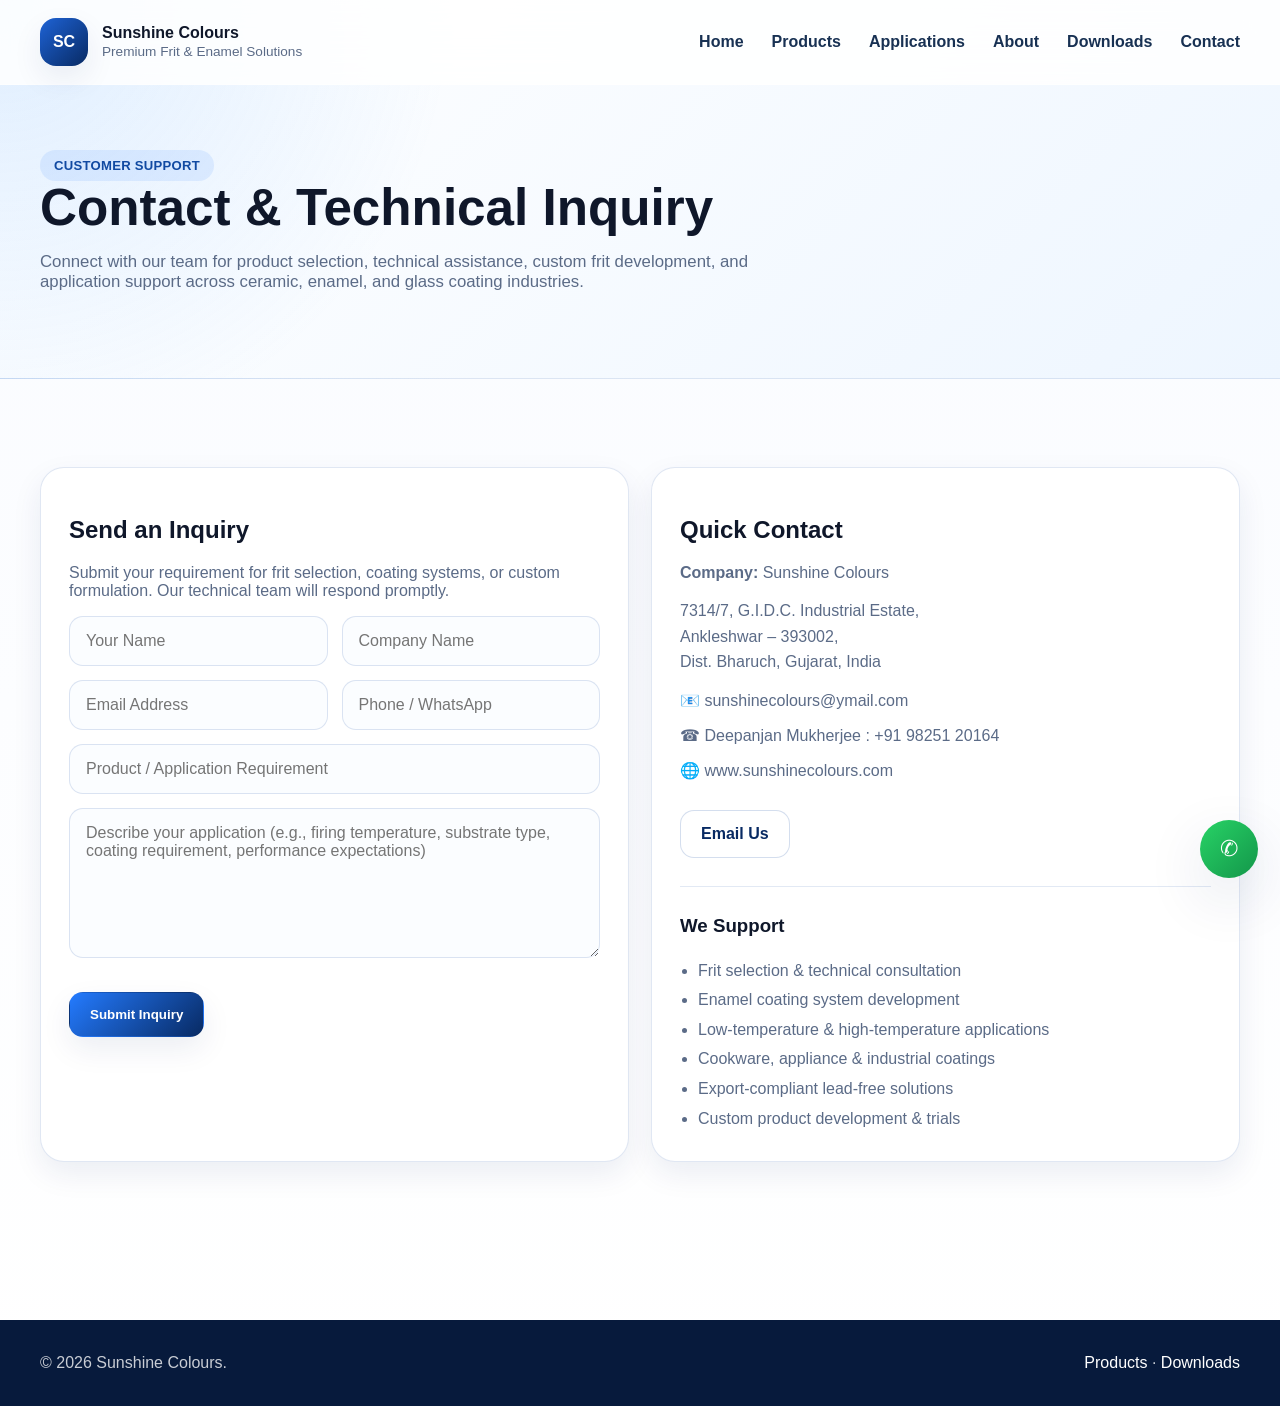
==== contact.html @ 82674e24 "Add files via upload" ====
<!doctype html>
<html lang="en">
<head>
  <meta charset="UTF-8" />
  <meta name="viewport" content="width=device-width, initial-scale=1.0" />
  <title>Contact | Sunshine Colours</title>
  <link rel="stylesheet" href="assets/css/styles.css" />
</head>
<body>

  <!-- HEADER -->
  <header class="topbar">
    <div class="container nav">
      <a class="brand" href="index.html">
        <div class="brand-mark">SC</div>
        <div class="brand-copy">
          <strong>Sunshine Colours</strong>
          <span>Premium Frit & Enamel Solutions</span>
        </div>
      </a>

      <button class="nav-toggle">☰</button>

      <ul class="nav-links">
        <li><a href="index.html">Home</a></li>
        <li><a href="products.html">Products</a></li>
        <li><a href="applications.html">Applications</a></li>
        <li><a href="about.html">About</a></li>
        <li><a href="downloads.html">Downloads</a></li>
        <li><a href="contact.html">Contact</a></li>
      </ul>
    </div>
  </header>

  <!-- HERO -->
  <section class="page-hero">
    <div class="container">
      <span class="eyebrow">Customer Support</span>
      <h1>Contact & Technical Inquiry</h1>
      <p>
        Connect with our team for product selection, technical assistance, 
        custom frit development, and application support across ceramic, enamel, 
        and glass coating industries.
      </p>
    </div>
  </section>

  <!-- MAIN SECTION -->
  <section class="section">
    <div class="container contact-grid">

      <!-- Inquiry Form -->
      <div class="contact-card reveal">
        <h2>Send an Inquiry</h2>
        <p>
          Submit your requirement for frit selection, coating systems, or custom 
          formulation. Our technical team will respond promptly.
        </p>

        <form>
          <div class="form-grid">
            <div class="field"><input type="text" placeholder="Your Name" /></div>
            <div class="field"><input type="text" placeholder="Company Name" /></div>
            <div class="field"><input type="email" placeholder="Email Address" /></div>
            <div class="field"><input type="text" placeholder="Phone / WhatsApp" /></div>
          </div>

          <div class="field" style="margin-top:14px;">
            <input type="text" placeholder="Product / Application Requirement" />
          </div>

          <div class="field" style="margin-top:14px;">
            <textarea placeholder="Describe your application (e.g., firing temperature, substrate type, coating requirement, performance expectations)"></textarea>
          </div>

          <div class="hero-actions">
            <button class="btn btn-primary" type="button">Submit Inquiry</button>
          </div>
        </form>
      </div>

      <!-- Contact Info -->
      <div class="contact-card reveal">
        <h2>Quick Contact</h2>

        <p><strong>Company:</strong> Sunshine Colours</p>
        <p class="address-text">
    7314/7, G.I.D.C. Industrial Estate,<br>
    Ankleshwar – 393002,<br>
    Dist. Bharuch, Gujarat, India
  </p>

  <p>📧 
  <a href="mailto:sunshinecolours@ymail.com">
    sunshinecolours@ymail.com
  </a>
</p>

<p>☎ Deepanjan Mukherjee : 
  <a href="tel:+919825120164">+91 98251 20164</a>
</p>

<p>🌐 
  <a href="https://www.sunshinecolours.com" target="_blank">
    www.sunshinecolours.com
  </a>
</p>


        <div class="hero-actions">
          <a class="btn btn-outline" href="mailto:sunshinecolours@ymail.com">
            Email Us
          </a>
        </div>

        <hr style="border:none;border-top:1px solid rgba(17,74,162,.12);margin:28px 0;" />

        <h3>We Support</h3>
        <ul class="feature-list">
          <li>Frit selection & technical consultation</li>
          <li>Enamel coating system development</li>
          <li>Low-temperature & high-temperature applications</li>
          <li>Cookware, appliance & industrial coatings</li>
          <li>Export-compliant lead-free solutions</li>
          <li>Custom product development & trials</li>
        </ul>
      </div>

    </div>
  </section>

  <!-- FOOTER -->
  <footer class="footer">
    <div class="container footer-grid">
      <div>© <span id="year"></span> Sunshine Colours.</div>
      <div>
        <a href="products.html">Products</a> · 
        <a href="downloads.html">Downloads</a>
      </div>
    </div>
  </footer>

  <!-- WHATSAPP -->
  <a class="whatsapp-float" href="https://wa.me/919825120164" target="_blank">✆</a>

  <script src="assets/js/products.js"></script>
  <script src="assets/js/app.js"></script>

</body>
</html>
---- assets/css/styles.css ----
:root {
  --blue-950: #061a40;
  --blue-900: #082a63;
  --blue-800: #114aa2;
  --blue-700: #1e63d6;
  --blue-600: #247bff;
  --blue-500: #4da0ff;
  --blue-100: #eaf4ff;
  --blue-050: #f5faff;
  --ink: #0f172a;
  --muted: #5b6b87;
  --line: rgba(17, 74, 162, 0.13);
  --white: #ffffff;
  --shadow: 0 20px 60px rgba(8, 42, 99, 0.12);
  --shadow-soft: 0 12px 30px rgba(8, 42, 99, 0.08);
  --radius-lg: 24px;
  --radius-md: 18px;
  --radius-sm: 12px;
  --container: min(1200px, calc(100% - 32px));
}
* { box-sizing: border-box; }
html { scroll-behavior: smooth; }
body {
  margin: 0;
  font-family: Inter, Segoe UI, Arial, sans-serif;
  color: var(--ink);
  background: linear-gradient(180deg, #f9fbff 0%, #ffffff 100%);
}
a { color: inherit; text-decoration: none; }
img { max-width: 100%; display: block; }
.container { width: var(--container); margin: 0 auto; }
.section { padding: 88px 0; }
.section-sm { padding: 60px 0; }
.page-hero { padding: 150px 0 70px; background: radial-gradient(circle at top left, rgba(77,160,255,.18), transparent 34%), linear-gradient(135deg, #ffffff, #eef6ff); border-bottom: 1px solid var(--line); }
.page-hero h1 { font-size: clamp(2rem, 4vw, 3.4rem); line-height: 1.05; margin: 0 0 16px; }
.page-hero p { max-width: 760px; color: var(--muted); font-size: 1.05rem; }
.eyebrow { display: inline-block; padding: 8px 14px; border-radius: 999px; color: var(--blue-800); background: rgba(36,123,255,.1); font-weight: 700; letter-spacing: .02em; font-size: .82rem; text-transform: uppercase; }
.lead { font-size: 1.1rem; color: var(--muted); }
.topbar {
  position: fixed; top: 0; left: 0; right: 0; z-index: 1000;
  backdrop-filter: blur(18px);
  background: rgba(255,255,255,.84);
  border-bottom: 1px solid rgba(255,255,255,.35);
}
.nav { display: flex; align-items: center; justify-content: space-between; min-height: 84px; gap: 20px; }
.brand { display: flex; align-items: center; gap: 14px; }
.brand-mark {
  width: 48px; height: 48px; border-radius: 16px;
  background: linear-gradient(135deg, var(--blue-700), var(--blue-900));
  color: white; display: grid; place-items: center; font-weight: 900; box-shadow: var(--shadow-soft);
}
.brand-copy strong { display: block; font-size: 1rem; }
.brand-copy span { color: var(--muted); font-size: .85rem; }
.nav-links { display: flex; align-items: center; gap: 28px; }
.nav-links > li { list-style: none; position: relative; }
.nav-links a { font-weight: 600; color: #183153; }
.nav-links a:hover { color: var(--blue-700); }
.nav-cta { display: flex; gap: 12px; align-items: center; }
.nav-toggle { display: none; border: 0; background: transparent; font-size: 1.7rem; }
.mega { position: absolute; top: 130%; left: 0; min-width: 560px; padding: 20px; background: rgba(255,255,255,.98); border: 1px solid var(--line); border-radius: var(--radius-md); box-shadow: var(--shadow); opacity: 0; pointer-events: none; transform: translateY(10px); transition: .25s ease; }
.nav-links li:hover .mega { opacity: 1; pointer-events: auto; transform: translateY(0); }
.mega-grid { display: grid; grid-template-columns: 1fr 1fr; gap: 16px; }
.mega-card { border: 1px solid var(--line); border-radius: var(--radius-sm); padding: 16px; background: linear-gradient(180deg, #fff, #f8fbff); }
.mega-card span { display: block; color: var(--muted); font-size: .9rem; margin-top: 6px; }
.btn {
  display: inline-flex; align-items: center; justify-content: center; gap: 10px;
  padding: 14px 20px; border-radius: 14px; font-weight: 700; transition: .25s ease;
  border: 1px solid transparent; cursor: pointer;
}
.btn-primary { background: linear-gradient(135deg, var(--blue-600), var(--blue-900)); color: white; box-shadow: var(--shadow-soft); }
.btn-primary:hover { transform: translateY(-2px); }
.btn-outline { border-color: rgba(17,74,162,.18); background: white; color: var(--blue-900); }
.btn-outline:hover { border-color: var(--blue-700); color: var(--blue-700); }
.btn-light { background: rgba(255,255,255,.15); color: white; border-color: rgba(255,255,255,.2); }
.hero {
  position: relative; min-height: 100vh; display: flex; align-items: center; overflow: hidden; color: white;
  background: var(--blue-950);
}
.hero-overlay {
  position: absolute; inset: 0; background: linear-gradient(110deg, rgba(6,26,64,.90), rgba(6,26,64,.62) 45%, rgba(6,26,64,.38) 100%); z-index: 2;
}
.hero-slide {
  position: absolute; inset: 0; background-size: cover; background-position: center; opacity: 0; transform: scale(1.05); transition: opacity .9s ease, transform 6s ease;
}
.hero-slide.active { opacity: 1; transform: scale(1); }
.hero-content { position: relative; z-index: 3; padding-top: 110px; }
.hero-grid { display: grid; grid-template-columns: 1.1fr .9fr; gap: 48px; align-items: center; }
.hero h1 { font-size: clamp(2.7rem, 5vw, 4.8rem); line-height: .98; margin: 18px 0; max-width: 820px; }
.hero p { color: rgba(255,255,255,.85); font-size: 1.12rem; max-width: 720px; }
.hero-actions { display: flex; gap: 14px; flex-wrap: wrap; margin-top: 30px; }
.hero-metrics { display: grid; grid-template-columns: repeat(2, minmax(0,1fr)); gap: 18px; }
.metric-card { background: rgba(255,255,255,.1); backdrop-filter: blur(18px); border: 1px solid rgba(255,255,255,.12); border-radius: 22px; padding: 24px; }
.metric-card strong { display: block; font-size: 2rem; }
.metric-card span { color: rgba(255,255,255,.78); }
.section-heading { max-width: 780px; margin: 0 auto 34px; text-align: center; }
.section-heading.left { margin-left: 0; text-align: left; }
.section-heading h2 { font-size: clamp(1.8rem, 3vw, 3rem); line-height: 1.05; margin: 14px 0 10px; }
.section-heading p { color: var(--muted); }
.cards-3, .cards-4 { display: grid; gap: 22px; }
.cards-3 { grid-template-columns: repeat(3, minmax(0,1fr)); }
.cards-4 { grid-template-columns: repeat(4, minmax(0,1fr)); }
.info-card, .stat-card, .download-card, .contact-card, .product-card, .detail-card, .app-card {
  background: white; border: 1px solid var(--line); border-radius: var(--radius-lg); box-shadow: var(--shadow-soft);
}
.info-card, .stat-card, .download-card, .contact-card, .app-card { padding: 28px; }
.info-card h3, .product-card h3, .app-card h3 { margin: 12px 0 12px; font-size: 1.25rem; }
.info-card p, .stat-card p, .download-card p, .contact-card p, .app-card p { color: var(--muted); }
.icon-badge { width: 56px; height: 56px; border-radius: 18px; background: linear-gradient(135deg, #e9f3ff, #d6e8ff); color: var(--blue-800); display: grid; place-items: center; font-size: 1.4rem; }
.stat-strip { display: grid; grid-template-columns: repeat(4, minmax(0,1fr)); gap: 18px; }
.stat-card strong { font-size: 2rem; display: block; color: var(--blue-900); }
.showcase { display: grid; grid-template-columns: 1fr 1fr; gap: 26px; align-items: stretch; }
.image-panel { min-height: 520px; border-radius: 28px; background-size: cover; background-position: center; position: relative; overflow: hidden; box-shadow: var(--shadow); }
.image-panel::after { content: ''; position: absolute; inset: 0; background: linear-gradient(180deg, transparent, rgba(6,26,64,.28)); }
.content-panel { background: white; border: 1px solid var(--line); box-shadow: var(--shadow); border-radius: 28px; padding: 38px; }
.content-panel ul { padding-left: 18px; color: var(--muted); line-height: 1.8; }
.banner-stack { display: grid; grid-template-columns: repeat(5, minmax(0,1fr)); gap: 16px; }
.banner-card { position: relative; min-height: 260px; border-radius: 24px; overflow: hidden; background-size: cover; background-position: center; box-shadow: var(--shadow-soft); }
.banner-card::after { content:''; position:absolute; inset:0; background: linear-gradient(180deg, transparent, rgba(6,26,64,.82)); }
.banner-card .banner-copy { position:absolute; left:18px; right:18px; bottom:18px; z-index:2; color:white; }
.banner-card h3 { margin: 0 0 6px; font-size: 1rem; }
.banner-card p { margin: 0; color: rgba(255,255,255,.85); font-size: .92rem; }
.filter-panel {
  display: grid; grid-template-columns: 1.3fr .9fr .9fr; gap: 16px; padding: 18px; margin-bottom: 28px;
  background: white; border: 1px solid var(--line); border-radius: 24px; box-shadow: var(--shadow-soft);
}
.filter-panel input, .filter-panel select, .field input, .field textarea {
  width: 100%; padding: 15px 16px; border: 1px solid rgba(17,74,162,.14); border-radius: 14px; outline: none; background: #fbfdff; font: inherit;
}
.filter-panel input:focus, .filter-panel select:focus, .field input:focus, .field textarea:focus { border-color: var(--blue-600); box-shadow: 0 0 0 4px rgba(36,123,255,.09); }
.product-grid { display: grid; grid-template-columns: repeat(3, minmax(0,1fr)); gap: 22px; }
.product-card { overflow: hidden; }
.product-card-image { min-height: 220px; background-size: cover; background-position: center; }
.product-card-body { padding: 24px; }
.product-card p { color: var(--muted); }
.product-meta-row { display: flex; gap: 10px; align-items: center; flex-wrap: wrap; margin-bottom: 8px; }
.chip, .code-tag { display: inline-flex; padding: 7px 12px; border-radius: 999px; font-size: .8rem; font-weight: 700; }
.chip { background: rgba(36,123,255,.1); color: var(--blue-800); }
.code-tag { background: rgba(6,26,64,.07); color: var(--blue-950); }
.mini-specs { display: grid; gap: 8px; color: var(--muted); font-size: .93rem; margin: 16px 0 20px; }
.card-actions { display: flex; }
.empty-state { grid-column: 1/-1; text-align: center; background: white; padding: 40px; border-radius: 22px; border: 1px solid var(--line); }
.product-hero-detail { display: grid; grid-template-columns: .9fr 1.1fr; gap: 28px; align-items: stretch; }
.product-hero-detail-image { min-height: 420px; background-size: cover; background-position: center; border-radius: 28px; box-shadow: var(--shadow); }
.product-hero-detail-copy { background: white; border-radius: 28px; border: 1px solid var(--line); padding: 34px; box-shadow: var(--shadow-soft); }
.product-hero-detail-copy h1 { margin: 8px 0 14px; font-size: clamp(2rem, 3vw, 3rem); }
.detail-cta-group { display:flex; gap:14px; flex-wrap: wrap; margin-top: 28px; }
.detail-grid { display: grid; grid-template-columns: 1fr 1fr; gap: 22px; margin-top: 22px; }
.detail-card { padding: 30px; }
.spec-table { width: 100%; border-collapse: collapse; }
.spec-table td { padding: 14px 10px; border-bottom: 1px solid rgba(17,74,162,.1); }
.spec-table td:first-child { color: var(--muted); width: 42%; }
.feature-list { margin: 0; padding-left: 18px; color: var(--muted); line-height: 1.85; }
.spec-kpis { display:grid; gap: 16px; }
.spec-kpis div { padding: 18px; border-radius: 16px; background: linear-gradient(180deg, #f7fbff, #eef6ff); border: 1px solid var(--line); }
.spec-kpis span { display:block; font-size: .88rem; color: var(--muted); margin-bottom: 8px; }
.related-grid { display:grid; grid-template-columns: repeat(3, minmax(0,1fr)); gap: 18px; }
.related-card { display:block; padding: 22px; border-radius: 18px; border: 1px solid var(--line); background:white; box-shadow: var(--shadow-soft); }
.related-card span { display:block; font-size: .84rem; color: var(--blue-700); font-weight: 700; margin-bottom: 8px; }
.app-grid { display:grid; grid-template-columns: repeat(3, minmax(0,1fr)); gap: 22px; }
.app-card ul { color: var(--muted); padding-left: 18px; line-height: 1.8; }
.about-grid { display:grid; grid-template-columns: 1.1fr .9fr; gap: 26px; }
.highlight-box { padding: 28px; border-radius: 24px; background: linear-gradient(135deg, #0c2e67, #1d67db); color: white; box-shadow: var(--shadow); }
.highlight-box p, .highlight-box li { color: rgba(255,255,255,.86); }
.download-grid, .contact-grid { display:grid; grid-template-columns: repeat(2, minmax(0,1fr)); gap: 22px; }
.download-card strong { display:block; margin-bottom: 8px; font-size: 1.1rem; }
.form-grid { display:grid; grid-template-columns: 1fr 1fr; gap: 14px; }
.field textarea { min-height: 150px; resize: vertical; }
.footer { padding: 34px 0; background: #071a3c; color: rgba(255,255,255,.78); margin-top: 70px; }
.footer-grid { display:flex; align-items:center; justify-content:space-between; gap: 20px; }
.footer a { color: white; }
.whatsapp-float {
  position: fixed; right: 22px; bottom: 22px; width: 58px; height: 58px; border-radius: 999px; z-index: 999;
  display: grid; place-items: center; color: white; font-size: 1.35rem; box-shadow: var(--shadow);
  background: linear-gradient(135deg, #28d366, #13964a);
}
.reveal { opacity: 0; transform: translateY(18px); transition: opacity .65s ease, transform .65s ease; }
.revealed { opacity: 1; transform: translateY(0); }
@media (max-width: 1100px) {
  .banner-stack, .cards-4, .product-grid, .app-grid { grid-template-columns: repeat(2, minmax(0,1fr)); }
  .cards-3, .showcase, .about-grid, .detail-grid, .product-hero-detail, .download-grid, .contact-grid, .hero-grid { grid-template-columns: 1fr; }
  .stat-strip { grid-template-columns: repeat(2, minmax(0,1fr)); }
}
@media (max-width: 820px) {
  .nav-toggle { display: inline-flex; }
  .nav-links {
    position: absolute; top: 84px; left: 16px; right: 16px; display: none; flex-direction: column; align-items: stretch;
    background: white; border-radius: 22px; padding: 18px; box-shadow: var(--shadow); border: 1px solid var(--line);
  }
  .nav-links.open { display: flex; }
  .nav-links li:hover .mega { position: static; opacity: 1; pointer-events: auto; transform: none; min-width: auto; box-shadow: none; padding: 12px 0 0; border: 0; }
  .nav-cta { display:none; }
  .filter-panel, .form-grid { grid-template-columns: 1fr; }
  .banner-stack, .cards-4, .product-grid, .app-grid, .related-grid { grid-template-columns: 1fr; }
  .stat-strip { grid-template-columns: 1fr; }
}


.contact-row {
  display: flex;
  align-items: flex-start;
}

.contact-row strong {
  min-width: 80px; /* keeps all labels aligned */
}

.address-text {
  line-height: 1.6;
  color: var(--muted);
}

.label {
  min-width: 80px;
  font-weight: 600; /* same as your other labels */
  color: var(--ink);
  padding-top: 2px;
}


.map-card {
  padding: 0; /* remove default padding */
  overflow: hidden;
}

.map-card h2,
.map-card p {
  padding: 24px 28px 0;
}

.map-container {
  height: 320px;
  width: 100%;
  border-top: 1px solid var(--line);
  border-radius: 0 0 var(--radius-lg) var(--radius-lg);
  overflow: hidden;
}


.full-map {
  margin-top: 30px;
}

.map-container {
  height: 420px; /* bigger = more premium */
}

.app-image {
  height: 160px;
  border-radius: 16px;
  margin-bottom: 16px;
  background-size: cover;
  background-position: center;
  box-shadow: var(--shadow-soft);
}
.app-card:hover .app-image {
  transform: scale(1.05);
  transition: 0.4s ease;
}
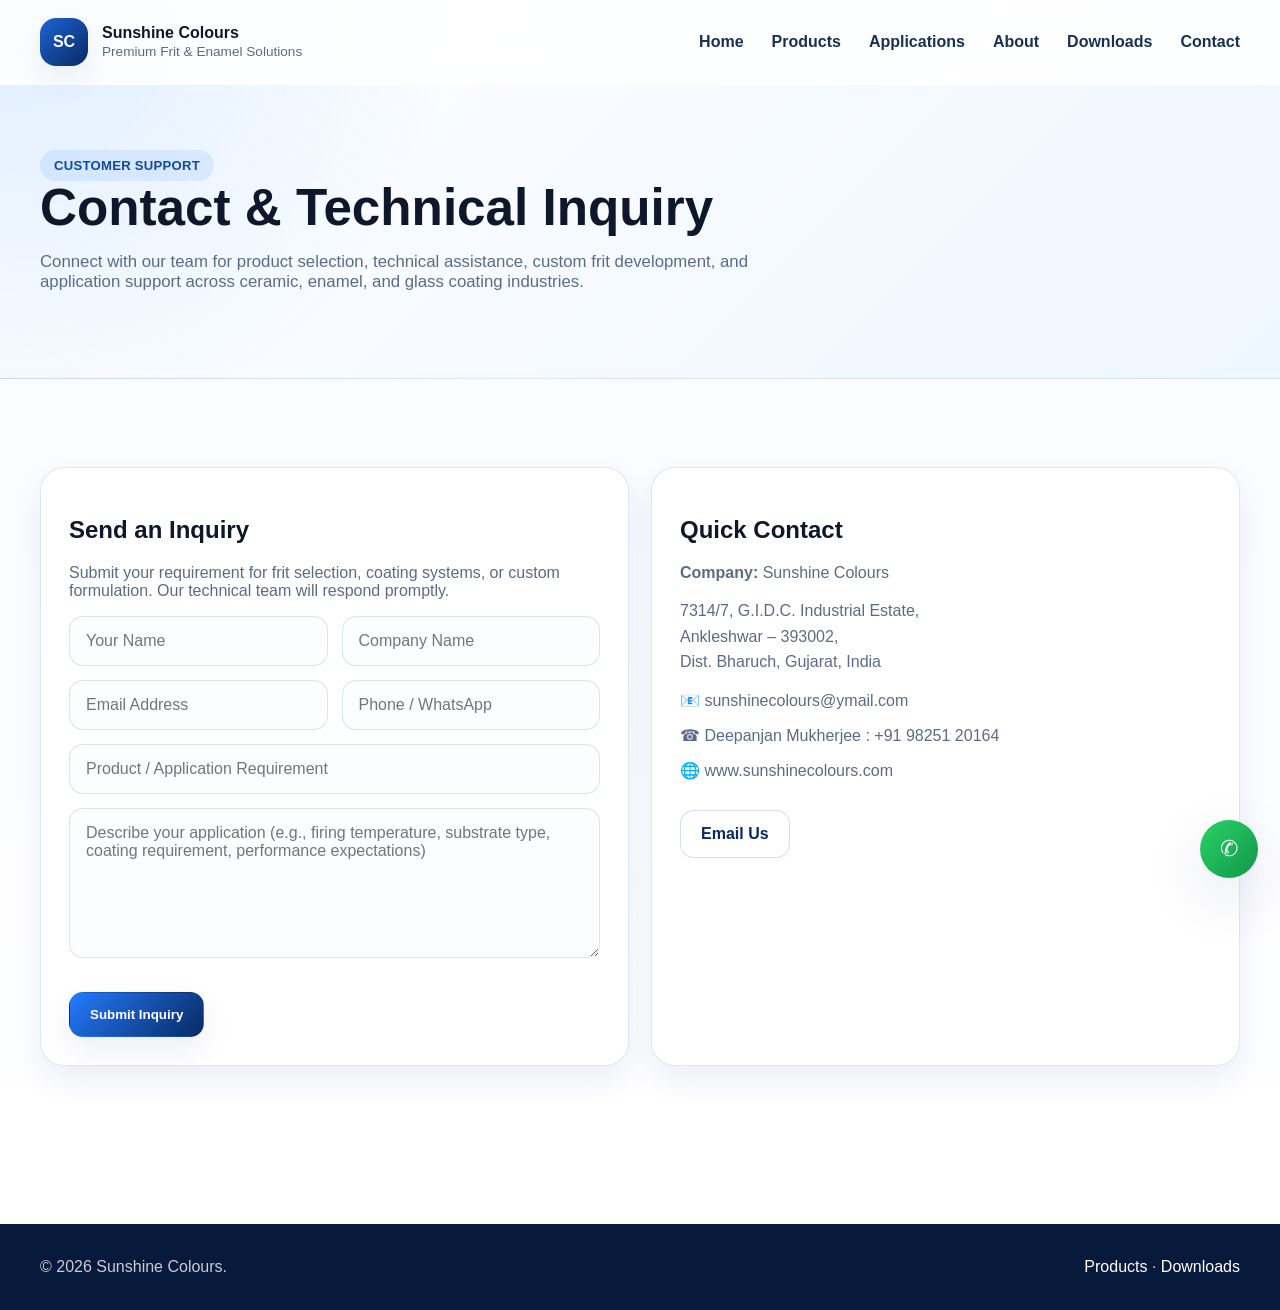
==== commit 53a2aa5e: "Update contact.html" ====
--- a/contact.html
+++ b/contact.html
@@ -112,18 +112,6 @@
             Email Us
           </a>
         </div>
-
-        <hr style="border:none;border-top:1px solid rgba(17,74,162,.12);margin:28px 0;" />
-
-        <h3>We Support</h3>
-        <ul class="feature-list">
-          <li>Frit selection & technical consultation</li>
-          <li>Enamel coating system development</li>
-          <li>Low-temperature & high-temperature applications</li>
-          <li>Cookware, appliance & industrial coatings</li>
-          <li>Export-compliant lead-free solutions</li>
-          <li>Custom product development & trials</li>
-        </ul>
       </div>
 
     </div>
